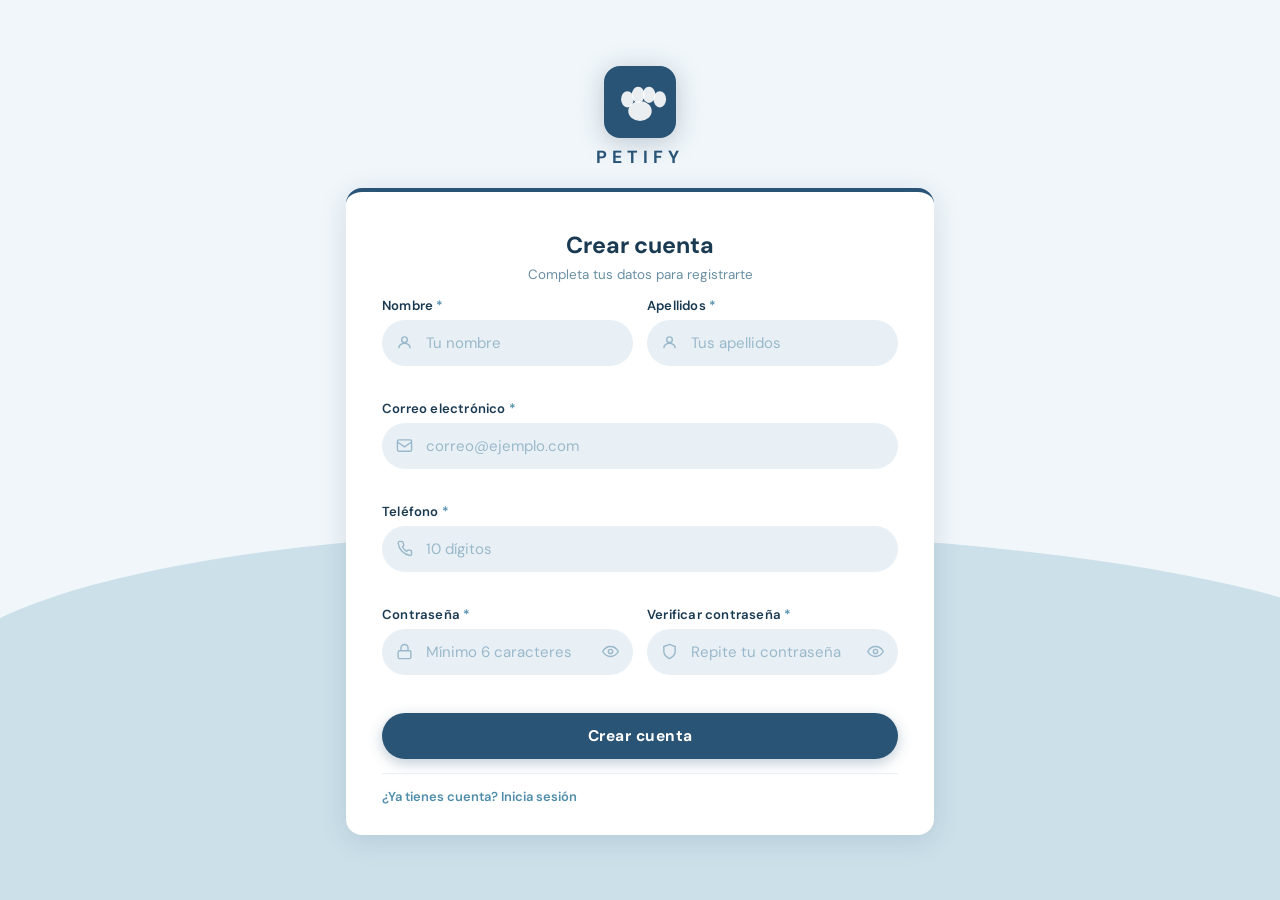
==== registroUsuario.html @ 256c0b46 "Initial commit" ====
<!DOCTYPE html>
<html lang="es">
<head>
  <meta charset="UTF-8" />
  <meta name="viewport" content="width=device-width, initial-scale=1.0"/>
  <title>Petify – Registro</title>
  <link rel="preconnect" href="https://fonts.googleapis.com">
  <link href="https://fonts.googleapis.com/css2?family=DM+Sans:wght@400;500;600;700&display=swap" rel="stylesheet">
  <link rel="stylesheet" href="style.css" />
</head>
<body>

  <div class="bg-wave"></div>

  <main class="wrapper wrapper--wide">

    <!-- Logo -->
    <div class="logo-block">
      <svg viewBox="0 0 80 80" xmlns="http://www.w3.org/2000/svg" class="logo-svg">
        <rect width="80" height="80" rx="18" fill="#2a5476"/>
        <ellipse cx="40" cy="50" rx="13" ry="11" fill="rgba(255,255,255,.9)"/>
        <ellipse cx="26" cy="37" rx="7"  ry="9"  fill="rgba(255,255,255,.9)"/>
        <ellipse cx="38" cy="32" rx="7"  ry="9"  fill="rgba(255,255,255,.9)"/>
        <ellipse cx="50" cy="32" rx="7"  ry="9"  fill="rgba(255,255,255,.9)"/>
        <ellipse cx="62" cy="37" rx="7"  ry="9"  fill="rgba(255,255,255,.9)"/>
      </svg>
      <span class="logo-name">PETIFY</span>
    </div>

    <!-- Card de registro -->
    <div class="card card--register">
      <h2 class="card-title">Crear cuenta</h2>
      <p class="card-sub">Completa tus datos para registrarte</p>

      <!-- Fila: Nombre + Apellidos -->
      <div class="form-row">
        <div class="form-group">
          <label for="nombre">Nombre <span class="required">*</span></label>
          <div class="input-wrap">
            <svg class="input-icon" viewBox="0 0 24 24" fill="none" stroke="currentColor" stroke-width="2">
              <circle cx="12" cy="8" r="4"/><path d="M4 20c0-4 3.6-7 8-7s8 3 8 7"/>
            </svg>
            <input type="text" id="nombre" name="nombre" placeholder="Tu nombre"/>
          </div>
          <span class="error-msg" id="err-nombre"></span>
        </div>

        <div class="form-group">
          <label for="apellidos">Apellidos <span class="required">*</span></label>
          <div class="input-wrap">
            <svg class="input-icon" viewBox="0 0 24 24" fill="none" stroke="currentColor" stroke-width="2">
              <circle cx="12" cy="8" r="4"/><path d="M4 20c0-4 3.6-7 8-7s8 3 8 7"/>
            </svg>
            <input type="text" id="apellidos" name="apellidos" placeholder="Tus apellidos"/>
          </div>
          <span class="error-msg" id="err-apellidos"></span>
        </div>
      </div>

      <!-- Correo -->
      <div class="form-group">
        <label for="correo">Correo electrónico <span class="required">*</span></label>
        <div class="input-wrap">
          <svg class="input-icon" viewBox="0 0 24 24" fill="none" stroke="currentColor" stroke-width="2">
            <rect x="2" y="4" width="20" height="16" rx="2"/>
            <path d="M2 7l10 7 10-7"/>
          </svg>
          <input type="email" id="correo" name="correo" placeholder="correo@ejemplo.com" autocomplete="email"/>
        </div>
        <span class="error-msg" id="err-correo"></span>
      </div>

      <!-- Teléfono -->
      <div class="form-group">
        <label for="telefono">Teléfono <span class="required">*</span></label>
        <div class="input-wrap">
          <svg class="input-icon" viewBox="0 0 24 24" fill="none" stroke="currentColor" stroke-width="2">
            <path d="M22 16.92v3a2 2 0 0 1-2.18 2A19.86 19.86 0 0 1 3.08 4.18 2 2 0 0 1 5.09 2h3a2 2 0 0 1 2 1.72c.13.96.36 1.9.7 2.81a2 2 0 0 1-.45 2.11L9.09 9.91a16 16 0 0 0 6 6l1.27-1.27a2 2 0 0 1 2.11-.45c.9.34 1.85.57 2.81.7A2 2 0 0 1 22 16.92z"/>
          </svg>
          <input type="tel" id="telefono" name="telefono" placeholder="10 dígitos" autocomplete="tel"/>
        </div>
        <span class="error-msg" id="err-telefono"></span>
      </div>

      <!-- Fila: Contraseña + Verificación -->
      <div class="form-row">
        <div class="form-group">
          <label for="password">Contraseña <span class="required">*</span></label>
          <div class="input-wrap">
            <svg class="input-icon" viewBox="0 0 24 24" fill="none" stroke="currentColor" stroke-width="2">
              <rect x="3" y="11" width="18" height="11" rx="2"/>
              <path d="M7 11V7a5 5 0 0 1 10 0v4"/>
            </svg>
            <input type="password" id="password" name="password" placeholder="Mínimo 6 caracteres"/>
            <button type="button" class="toggle-pass" data-target="password" aria-label="Mostrar contraseña">
              <!-- ojo abierto -->
              <svg class="eye-icon eye-open" viewBox="0 0 24 24" fill="none" stroke="currentColor" stroke-width="2">
                <path d="M1 12S5 5 12 5s11 7 11 7-4 7-11 7S1 12 1 12z"/>
                <circle cx="12" cy="12" r="3"/>
              </svg>
              <!-- ojo cerrado -->
              <svg class="eye-icon eye-closed" viewBox="0 0 24 24" fill="none" stroke="currentColor" stroke-width="2" style="display:none">
                <path d="M17.94 17.94A10.94 10.94 0 0 1 12 19C5 19 1 12 1 12a18.1 18.1 0 0 1 5.06-5.94M9.9 4.24A9.12 9.12 0 0 1 12 4c7 0 11 8 11 8a18.5 18.5 0 0 1-2.16 3.19M1 1l22 22"/>
              </svg>
            </button>
          </div>
          <span class="error-msg" id="err-password"></span>
        </div>

        <div class="form-group">
          <label for="confirm">Verificar contraseña <span class="required">*</span></label>
          <div class="input-wrap">
            <svg class="input-icon" viewBox="0 0 24 24" fill="none" stroke="currentColor" stroke-width="2">
              <path d="M12 22s8-4 8-10V5l-8-3-8 3v7c0 6 8 10 8 10z"/>
            </svg>
            <input type="password" id="confirm" name="confirm" placeholder="Repite tu contraseña"/>
            <button type="button" class="toggle-pass" data-target="confirm" aria-label="Mostrar contraseña">
              <svg class="eye-icon eye-open" viewBox="0 0 24 24" fill="none" stroke="currentColor" stroke-width="2">
                <path d="M1 12S5 5 12 5s11 7 11 7-4 7-11 7S1 12 1 12z"/>
                <circle cx="12" cy="12" r="3"/>
              </svg>
              <svg class="eye-icon eye-closed" viewBox="0 0 24 24" fill="none" stroke="currentColor" stroke-width="2" style="display:none">
                <path d="M17.94 17.94A10.94 10.94 0 0 1 12 19C5 19 1 12 1 12a18.1 18.1 0 0 1 5.06-5.94M9.9 4.24A9.12 9.12 0 0 1 12 4c7 0 11 8 11 8a18.5 18.5 0 0 1-2.16 3.19M1 1l22 22"/>
              </svg>
            </button>
          </div>
          <span class="error-msg" id="err-confirm"></span>
        </div>
      </div>

      <button class="btn-acceso" id="btn-register">Crear cuenta</button>

      <div class="links">
        <a href="index.html">¿Ya tienes cuenta? Inicia sesión</a>
      </div>
    </div>

  </main>

  <script src="registroUsuario.js"></script>
</body>
</html>
---- style.css ----
/* ===== Variables ===== */
:root {
  --blue-dark:   #1a3a52;
  --blue-mid:    #2a5476;
  --blue-light:  #3d6e8a;
  --blue-pale:   #e8f0f5;
  --blue-accent: #4f8daa;
  --wave:        #cce0ea;
  --white:       #ffffff;
  --text:        #1a3a52;
  --muted:       #6a8fa3;
  --error:       #c0392b;
  --radius-card: 16px;
  --radius-pill: 50px;
  --shadow:      0 6px 28px rgba(26, 58, 82, .13);
}

/* ===== Reset ===== */
*, *::before, *::after { box-sizing: border-box; margin: 0; padding: 0; }

body {
  font-family: 'DM Sans', sans-serif;
  background: #f0f6fa;
  min-height: 100vh;
  display: flex;
  align-items: center;
  justify-content: center;
  position: relative;
  overflow: hidden;
}

/* ===== Ola minimalista (del diseño 1, colores azul) ===== */
.bg-wave {
  position: fixed;
  bottom: -80px;
  left: -60px;
  width: 115vw;
  height: 50vh;
  background: var(--wave);
  border-radius: 55% 65% 0 0 / 40% 40% 0 0;
  z-index: 0;
}

/* ===== Wrapper centrado ===== */
.wrapper {
  position: relative;
  z-index: 1;
  display: flex;
  flex-direction: column;
  align-items: center;
  gap: 20px;
  width: 100%;
  max-width: 420px;
  padding: 24px 16px;
}

/* ===== Logo cuadrado ===== */
.logo-block {
  display: flex;
  flex-direction: column;
  align-items: center;
  gap: 8px;
}

.logo-svg {
  width: 72px;
  height: 72px;
  filter: drop-shadow(0 4px 12px rgba(26,58,82,.25));
}

.logo-name {
  font-size: 1.1rem;
  font-weight: 700;
  letter-spacing: 5px;
  color: var(--blue-mid);
  text-transform: uppercase;
}

/* ===== Card sencilla ===== */
.card {
  background: var(--white);
  border-radius: var(--radius-card);
  padding: 38px 36px 30px;
  width: 100%;
  box-shadow: var(--shadow);
  display: flex;
  flex-direction: column;
  gap: 16px;
  border-top: 4px solid var(--blue-mid);
}

.card-title {
  font-size: 1.45rem;
  font-weight: 700;
  color: var(--text);
  text-align: center;
}

.card-sub {
  font-size: .84rem;
  color: var(--muted);
  text-align: center;
  margin-top: -8px;
}

/* ===== Grupos ===== */
.form-group {
  display: flex;
  flex-direction: column;
  gap: 6px;
}

.form-group label {
  font-size: .82rem;
  font-weight: 600;
  color: var(--blue-dark);
  letter-spacing: .2px;
}

.required { color: var(--blue-accent); }

/* Input con icono */
.input-wrap {
  position: relative;
  display: flex;
  align-items: center;
}

.input-icon {
  position: absolute;
  left: 14px;
  width: 17px;
  height: 17px;
  color: var(--blue-pale);
  color: #9ab8cb;
  pointer-events: none;
}

.input-wrap input {
  width: 100%;
  background: var(--blue-pale);
  border: 2px solid transparent;
  border-radius: var(--radius-pill);
  padding: 11px 18px 11px 42px;
  font-family: 'DM Sans', sans-serif;
  font-size: .94rem;
  color: var(--text);
  outline: none;
  transition: border-color .2s, background .2s;
}

.input-wrap input::placeholder { color: #9ab8cb; }

.input-wrap input:focus {
  background: #fff;
  border-color: var(--blue-light);
}

.input-wrap input.invalid {
  border-color: var(--error);
  background: #fff5f5;
}

.select-input {
  width: 100%;
  background: var(--blue-pale);
  border: 2px solid transparent;
  border-radius: var(--radius-pill);
  padding: 11px 18px;
  font-family: 'DM Sans', sans-serif;
  font-size: .94rem;
  color: var(--text);
  outline: none;
  transition: border-color .2s, background .2s;
  cursor: pointer;
}

.select-input:focus {
  background: #fff;
  border-color: var(--blue-light);
}

/* ===== Error ===== */
.error-msg {
  font-size: .76rem;
  color: var(--error);
  min-height: 14px;
  padding-left: 8px;
  font-weight: 600;
}

/* ===== Remember ===== */
.remember {
  display: flex;
  align-items: center;
  gap: 8px;
}

.remember input[type="checkbox"] {
  accent-color: var(--blue-mid);
  width: 15px;
  height: 15px;
  cursor: pointer;
}

.remember label {
  font-size: .87rem;
  color: var(--muted);
  cursor: pointer;
}

/* ===== Botón ===== */
.btn-acceso {
  background: var(--blue-mid);
  color: var(--white);
  border: none;
  border-radius: var(--radius-pill);
  padding: 13px;
  font-family: 'DM Sans', sans-serif;
  font-size: .97rem;
  font-weight: 700;
  letter-spacing: .5px;
  cursor: pointer;
  transition: background .2s, transform .1s, box-shadow .2s;
  margin-top: 4px;
  box-shadow: 0 4px 14px rgba(42,84,118,.3);
}

.btn-acceso:hover {
  background: var(--blue-dark);
  box-shadow: 0 6px 18px rgba(42,84,118,.4);
}
.btn-acceso:active { transform: scale(.98); }

/* ===== Links ===== */
.links {
  display: flex;
  justify-content: space-between;
  flex-wrap: wrap;
  gap: 6px;
  padding-top: 14px;
  border-top: 1px solid var(--blue-pale);
}

.links a {
  font-size: .81rem;
  font-weight: 600;
  color: var(--blue-accent);
  text-decoration: none;
  transition: color .2s;
}

.links a:hover { color: var(--blue-dark); text-decoration: underline; }

/* ===== Responsive ===== */
@media (max-width: 480px) {
  .card { padding: 28px 20px 22px; }
}

/* Wrapper más ancho para el formulario de registro */
.wrapper--wide {
  max-width: 620px;
}

/* Card más espaciosa */
.card--register {
  gap: 14px;
}

/* Fila de dos columnas */
.form-row {
  display: grid;
  grid-template-columns: 1fr 1fr;
  gap: 14px;
}

/* Botón mostrar/ocultar contraseña */
.toggle-pass {
  position: absolute;
  right: 14px;
  background: none;
  border: none;
  cursor: pointer;
  padding: 0;
  display: flex;
  align-items: center;
  color: #9ab8cb;
  transition: color .2s;
}

.toggle-pass:hover { color: var(--blue-mid); }

.eye-icon {
  width: 17px;
  height: 17px;
}

/* Ajuste: cuando hay botón toggle, dar espacio a la derecha */
.input-wrap:has(.toggle-pass) input {
  padding-right: 42px;
}

/* Responsive: apilar columnas en móvil */
@media (max-width: 500px) {
  .form-row {
    grid-template-columns: 1fr;
  }
  .wrapper--wide {
    max-width: 420px;
  }
}

/* Navbar sin acciones — centrar brand */
.navbar {
  justify-content: flex-start;
  gap: 12px;
}

.nav-title {
  font-size: 1.25rem;
  letter-spacing: 6px;
}

/* Separador decorativo bajo el título de página */
.page__title::after {
  content: '';
  display: block;
  width: 48px;
  height: 3px;
  background: var(--blue-mid);
  border-radius: 4px;
  margin-top: 6px;
}

/* Tabla — filas alternas para mejor lectura */
.tabla tbody tr:nth-child(even) {
  background: #f8fbfd;
}

/* Botones de acción más compactos */
.btn-edit, .btn-del {
  border-radius: 6px;
  padding: 5px 14px;
  font-size: .78rem;
}

/* ===== Dashboard layout ===== */
body.dashboard {
  display: block;
  overflow: auto;
  background: #f0f6fa;
}

/* ===== Topbar ===== */
.topbar {
  display: flex;
  justify-content: space-between;
  align-items: center;
  padding: 1rem 2rem;
  background: var(--white);
  box-shadow: 0 2px 8px rgba(26,58,82,.1);
  position: sticky;
  top: 0;
  z-index: 10;
}

.topbar .logo {
  font-weight: 700;
  color: var(--blue-mid);
  font-size: 1.2rem;
  letter-spacing: 4px;
}

.topbar .btn-logout {
  background: var(--blue-mid);
  color: var(--white);
  padding: 0.45rem 1.1rem;
  border-radius: var(--radius-pill);
  text-decoration: none;
  font-size: .85rem;
  font-weight: 600;
  transition: background .2s;
}

.topbar .btn-logout:hover { background: var(--blue-dark); }

/* ===== Contenido principal ===== */
.main-content {
  max-width: 960px;
  margin: 2rem auto;
  padding: 0 1.5rem;
}

.page-welcome {
  font-size: 1.4rem;
  font-weight: 700;
  color: var(--text);
  margin-bottom: .3rem;
}

.page-welcome span { color: var(--blue-mid); }

.page-sub {
  color: var(--muted);
  font-size: .9rem;
  margin-bottom: 2rem;
}

/* ===== Grid de cards del dashboard ===== */
.dashboard-grid {
  display: grid;
  grid-template-columns: repeat(auto-fit, minmax(200px, 1fr));
  gap: 1.5rem;
}

.dash-card {
  background: var(--white);
  border-radius: var(--radius-card);
  border-top: 4px solid var(--blue-mid);
  padding: 1.5rem;
  text-decoration: none;
  color: var(--text);
  box-shadow: var(--shadow);
  transition: transform .2s, box-shadow .2s;
}

.dash-card:hover {
  transform: translateY(-4px);
  box-shadow: 0 10px 28px rgba(26,58,82,.15);
}

.dash-card h3 {
  font-size: 1rem;
  font-weight: 700;
  margin-bottom: .4rem;
  color: var(--blue-dark);
}

.dash-card p {
  font-size: .84rem;
  color: var(--muted);
  line-height: 1.4;
}

@media (max-width: 480px) {
  .dashboard-grid { grid-template-columns: 1fr; }
  .topbar { padding: .8rem 1rem; }
}

/* ===== Tabla ===== */
.tabla {
    width: 100%;
    border-collapse: collapse;
    background: var(--white);
    border-radius: var(--radius-card);
    overflow: hidden;
    box-shadow: var(--shadow);
    font-size: .9rem;
}

.tabla th {
    background: var(--blue-mid);
    color: var(--white);
    padding: .75rem 1rem;
    text-align: left;
    font-weight: 600;
}

.tabla td {
    padding: .7rem 1rem;
    border-bottom: 1px solid var(--blue-pale);
    color: var(--text);
}

.tabla tbody tr:last-child td { border-bottom: none; }

/* ===== Botón volver ===== */
.btn-back {
    display: inline-block;
    margin-bottom: 1rem;
    font-size: .85rem;
    font-weight: 600;
    color: var(--blue-mid);
    text-decoration: none;
}
.btn-back:hover { color: var(--blue-dark); }

/* ===== Botones editar/eliminar ===== */
.btn-edit {
    background: var(--blue-pale);
    color: var(--blue-mid);
    border: none;
    padding: .4rem .9rem;
    border-radius: 6px;
    font-size: .8rem;
    font-weight: 600;
    text-decoration: none;
    cursor: pointer;
    margin-right: .3rem;
}

.btn-del {
    background: #fde8e8;
    color: var(--error);
    border: none;
    padding: .4rem .9rem;
    border-radius: 6px;
    font-size: .8rem;
    font-weight: 600;
    text-decoration: none;
    cursor: pointer;
}

.btn-edit:hover { background: var(--blue-accent); color: var(--white); }
.btn-del:hover  { background: var(--error); color: var(--white); }

/* Nota: El código de la landing page se mantiene en este mismo archivo para evitar conflictos con el diseño del dashboard, 
que comparte algunos estilos base pero tiene una estructura diferente. Se podría separar en un archivo específico si el proyecto 
crece mucho, pero por ahora es más sencillo mantenerlo junto */

/* ===== Landing page ===== */
body.landing {
  font-family: 'Urbanist', sans-serif;
  min-height: 100vh;
  background: linear-gradient(135deg, #eef5ff, #cbe5ff);
  color: #1e293b;
  display: flex;
  flex-direction: column;
  justify-content: space-between;
  position: relative;
  overflow-x: hidden;
  align-items: unset;
  justify-content: unset;
}

body.landing::before {
  content: '';
  position: absolute;
  width: 100%;
  height: 100%;
  background: radial-gradient(circle, rgba(33,150,243,0.08) 1.5px, transparent 1.5px);
  background-size: 30px 30px;
  top: 0;
  left: 0;
  z-index: 0;
  animation: moveParticles 80s linear infinite;
  pointer-events: none;
}

@keyframes moveParticles {
  from { background-position: 0 0; }
  to   { background-position: 600px 600px; }
}

/* Navbar landing */
.landing-navbar {
  position: fixed;
  top: 0;
  left: 0;
  width: 100%;
  display: flex;
  justify-content: space-between;
  align-items: center;
  padding: 20px 8%;
  background: rgba(255,255,255,0.85);
  backdrop-filter: blur(10px);
  box-shadow: 0 2px 20px rgba(0,0,0,0.05);
  z-index: 10;
}

.landing-brand {
  font-size: 28px;
  font-weight: 800;
  color: #0077c2;
  text-decoration: none;
  letter-spacing: -0.5px;
}

.landing-nav-links {
  display: flex;
  gap: 35px;
  list-style: none;
}

.landing-nav-links a {
  text-decoration: none;
  color: #475569;
  font-weight: 600;
  font-size: 16px;
  transition: color 0.3s ease;
}

.landing-nav-links a:hover { color: #2196f3; }

.landing-auth {
  display: flex;
  gap: 15px;
  align-items: center;
}

.btn-landing {
  padding: 12px 26px;
  border-radius: 10px;
  font-size: 15px;
  font-weight: 700;
  cursor: pointer;
  transition: all 0.3s ease;
  text-decoration: none;
  display: inline-block;
  text-align: center;
}

.btn-landing-outline {
  background: transparent;
  color: #2196f3;
  border: 2px solid #2196f3;
}

.btn-landing-outline:hover {
  background: rgba(33,150,243,0.1);
  transform: translateY(-2px);
}

.btn-landing-solid {
  background: linear-gradient(90deg, #2196f3, #42a5f5);
  color: #fff;
  border: none;
  box-shadow: 0 4px 12px rgba(33,150,243,0.3);
}

.btn-landing-solid:hover {
  transform: translateY(-2px);
  box-shadow: 0 6px 20px rgba(33,150,243,0.4);
}

/* Hero */
.hero-container {
  max-width: 1200px;
  margin: 120px auto 40px auto;
  padding: 0 4%;
  display: flex;
  align-items: center;
  justify-content: space-between;
  gap: 50px;
  flex: 1;
  z-index: 1;
}

.hero-text {
  flex: 1;
  animation: fadeInUp 1.2s ease forwards;
}

.hero-text h1 {
  font-size: 48px;
  font-weight: 800;
  color: #0f172a;
  line-height: 1.2;
  margin-bottom: 20px;
}

.hero-text h1 span { color: #2196f3; }

.hero-text p {
  font-size: 18px;
  color: #64748b;
  line-height: 1.6;
  margin-bottom: 35px;
  max-width: 500px;
}

.hero-image {
  flex: 1;
  display: flex;
  justify-content: center;
  animation: logoFloat 3s ease-in-out infinite;
}

.hero-logo {
  width: 320px;
  height: 320px;
  background: url('imagenes/logo.png') no-repeat center center;
  background-size: contain;
  border-radius: 24px;
  filter: drop-shadow(0 15px 30px rgba(0,0,0,0.1));
}

/* Footer landing */
.landing-footer {
  background: #ffffff;
  padding: 30px 8%;
  display: flex;
  justify-content: space-between;
  align-items: center;
  border-top: 1px solid #e2e8f0;
  font-size: 14px;
  color: #94a3b8;
  z-index: 1;
}

.landing-footer-links {
  display: flex;
  gap: 20px;
}

.landing-footer-links a {
  color: #94a3b8;
  text-decoration: none;
  transition: color 0.3s ease;
}

.landing-footer-links a:hover { color: #64748b; }

/* Animaciones landing */
@keyframes logoFloat {
  0%, 100% { transform: translateY(0); }
  50%       { transform: translateY(-15px); }
}

@keyframes fadeInUp {
  from { opacity: 0; transform: translateY(20px); }
  to   { opacity: 1; transform: translateY(0); }
}

/* Responsive landing */
@media (max-width: 968px) {
  .landing-navbar { padding: 15px 4%; }
  .landing-nav-links { display: none; }
  .hero-container {
    flex-direction: column-reverse;
    text-align: center;
    margin-top: 100px;
    gap: 30px;
  }
  .hero-text p { margin: 0 auto 30px auto; }
  .hero-logo { width: 220px; height: 220px; }
  .hero-text h1 { font-size: 36px; }
  .landing-footer {
    flex-direction: column;
    gap: 15px;
    text-align: center;
  }
}
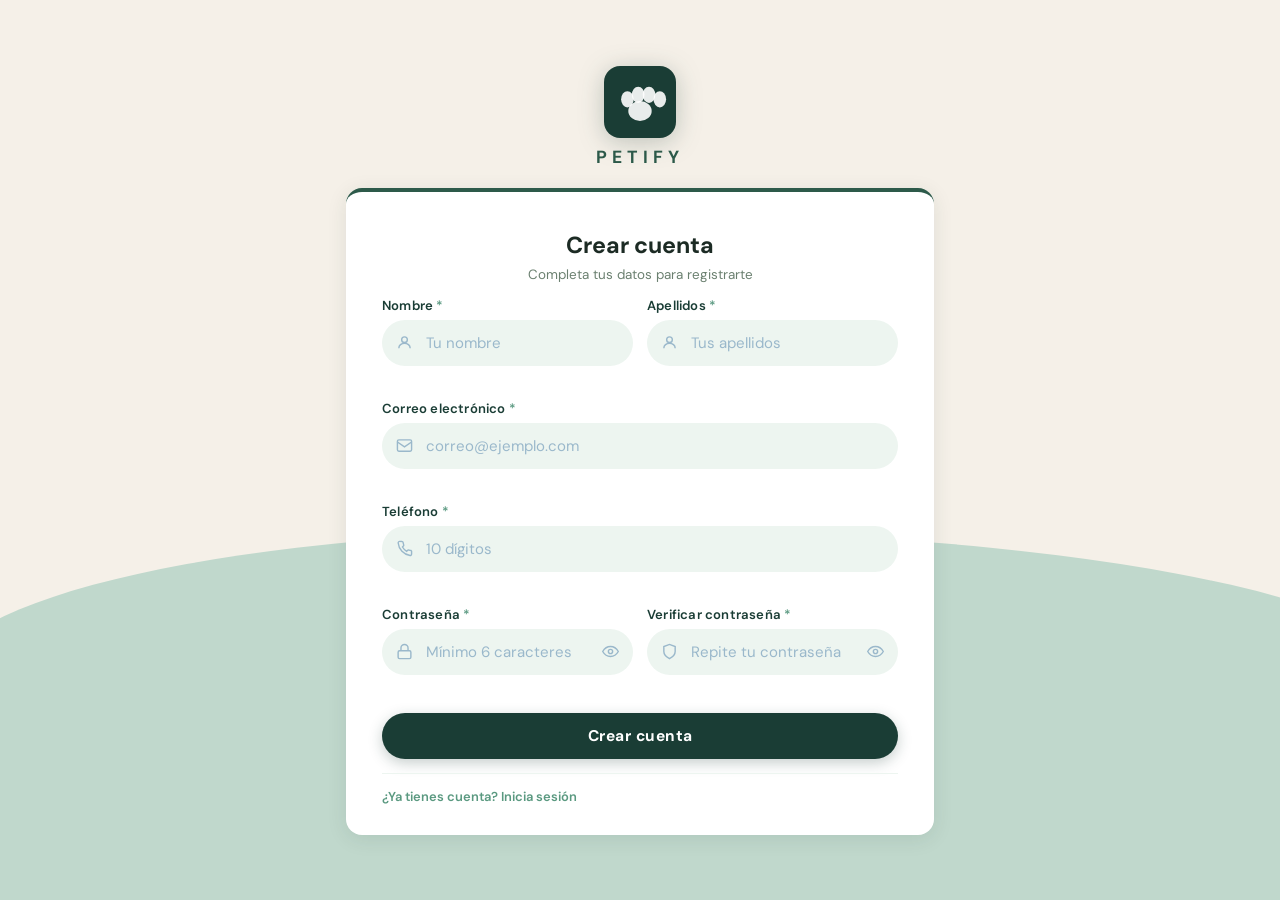
==== commit 03771212: "Cambios en la seguridad" ====
--- a/registroUsuario.html
+++ b/registroUsuario.html
@@ -15,9 +15,9 @@
   <main class="wrapper wrapper--wide">
 
     <!-- Logo -->
-    <div class="logo-block">
+    <div class="logo-block" style="width:100%;align-items:center;">
       <svg viewBox="0 0 80 80" xmlns="http://www.w3.org/2000/svg" class="logo-svg">
-        <rect width="80" height="80" rx="18" fill="#2a5476"/>
+        <rect width="80" height="80" rx="18" fill="#1a3d35"/>
         <ellipse cx="40" cy="50" rx="13" ry="11" fill="rgba(255,255,255,.9)"/>
         <ellipse cx="26" cy="37" rx="7"  ry="9"  fill="rgba(255,255,255,.9)"/>
         <ellipse cx="38" cy="32" rx="7"  ry="9"  fill="rgba(255,255,255,.9)"/>
@@ -131,7 +131,7 @@
       <button class="btn-acceso" id="btn-register">Crear cuenta</button>
 
       <div class="links">
-        <a href="index.html">¿Ya tienes cuenta? Inicia sesión</a>
+        <a href="login.jsp">¿Ya tienes cuenta? Inicia sesión</a>
       </div>
     </div>
 
--- a/style.css
+++ b/style.css
@@ -1,18 +1,29 @@
 /* ===== Variables ===== */
 :root {
-  --blue-dark:   #1a3a52;
-  --blue-mid:    #2a5476;
-  --blue-light:  #3d6e8a;
-  --blue-pale:   #e8f0f5;
-  --blue-accent: #4f8daa;
-  --wave:        #cce0ea;
+  --teal-dark:   #1a3d35;
+  --teal-mid:    #2d5a4a;
+  --teal-light:  #4a8c75;
+  --teal-pale:   #edf5f0;
+  --teal-accent: #5a9980;
+  --cream:       #f5f0e8;
+  --orange:      #c8521a;
+  --orange-dark: #a84315;
+  --gold:        #d4a843;
   --white:       #ffffff;
-  --text:        #1a3a52;
-  --muted:       #6a8fa3;
+  --text:        #1c2b24;
+  --muted:       #6b8070;
   --error:       #c0392b;
   --radius-card: 16px;
   --radius-pill: 50px;
-  --shadow:      0 6px 28px rgba(26, 58, 82, .13);
+  --shadow:      0 4px 20px rgba(26, 61, 53, .10);
+
+  /* Aliases para compatibilidad con JSPs existentes */
+  --blue-dark:   #1a3d35;
+  --blue-mid:    #2d5a4a;
+  --blue-light:  #4a8c75;
+  --blue-pale:   #edf5f0;
+  --blue-accent: #5a9980;
+  --wave:        #c0d8cc;
 }
 
 /* ===== Reset ===== */
@@ -20,7 +31,7 @@
 
 body {
   font-family: 'DM Sans', sans-serif;
-  background: #f0f6fa;
+  background: var(--cream);
   min-height: 100vh;
   display: flex;
   align-items: center;
@@ -29,7 +40,7 @@
   overflow: hidden;
 }
 
-/* ===== Ola minimalista (del diseño 1, colores azul) ===== */
+/* ===== Ola (fondo login) ===== */
 .bg-wave {
   position: fixed;
   bottom: -80px;
@@ -54,7 +65,7 @@
   padding: 24px 16px;
 }
 
-/* ===== Logo cuadrado ===== */
+/* ===== Logo ===== */
 .logo-block {
   display: flex;
   flex-direction: column;
@@ -65,18 +76,18 @@
 .logo-svg {
   width: 72px;
   height: 72px;
-  filter: drop-shadow(0 4px 12px rgba(26,58,82,.25));
+  filter: drop-shadow(0 4px 12px rgba(26,61,53,.25));
 }
 
 .logo-name {
   font-size: 1.1rem;
   font-weight: 700;
   letter-spacing: 5px;
-  color: var(--blue-mid);
+  color: var(--teal-mid);
   text-transform: uppercase;
 }
 
-/* ===== Card sencilla ===== */
+/* ===== Card ===== */
 .card {
   background: var(--white);
   border-radius: var(--radius-card);
@@ -86,7 +97,7 @@
   display: flex;
   flex-direction: column;
   gap: 16px;
-  border-top: 4px solid var(--blue-mid);
+  border-top: 4px solid var(--teal-mid);
 }
 
 .card-title {
@@ -103,7 +114,7 @@
   margin-top: -8px;
 }
 
-/* ===== Grupos ===== */
+/* ===== Grupos de formulario ===== */
 .form-group {
   display: flex;
   flex-direction: column;
@@ -113,13 +124,12 @@
 .form-group label {
   font-size: .82rem;
   font-weight: 600;
-  color: var(--blue-dark);
+  color: var(--teal-dark);
   letter-spacing: .2px;
 }
 
-.required { color: var(--blue-accent); }
-
-/* Input con icono */
+.required { color: var(--teal-accent); }
+
 .input-wrap {
   position: relative;
   display: flex;
@@ -131,14 +141,13 @@
   left: 14px;
   width: 17px;
   height: 17px;
-  color: var(--blue-pale);
   color: #9ab8cb;
   pointer-events: none;
 }
 
 .input-wrap input {
   width: 100%;
-  background: var(--blue-pale);
+  background: var(--teal-pale);
   border: 2px solid transparent;
   border-radius: var(--radius-pill);
   padding: 11px 18px 11px 42px;
@@ -153,7 +162,7 @@
 
 .input-wrap input:focus {
   background: #fff;
-  border-color: var(--blue-light);
+  border-color: var(--teal-light);
 }
 
 .input-wrap input.invalid {
@@ -163,7 +172,7 @@
 
 .select-input {
   width: 100%;
-  background: var(--blue-pale);
+  background: var(--teal-pale);
   border: 2px solid transparent;
   border-radius: var(--radius-pill);
   padding: 11px 18px;
@@ -177,7 +186,7 @@
 
 .select-input:focus {
   background: #fff;
-  border-color: var(--blue-light);
+  border-color: var(--teal-light);
 }
 
 /* ===== Error ===== */
@@ -197,7 +206,7 @@
 }
 
 .remember input[type="checkbox"] {
-  accent-color: var(--blue-mid);
+  accent-color: var(--teal-mid);
   width: 15px;
   height: 15px;
   cursor: pointer;
@@ -209,9 +218,9 @@
   cursor: pointer;
 }
 
-/* ===== Botón ===== */
+/* ===== Botón principal ===== */
 .btn-acceso {
-  background: var(--blue-mid);
+  background: var(--teal-dark);
   color: var(--white);
   border: none;
   border-radius: var(--radius-pill);
@@ -223,12 +232,12 @@
   cursor: pointer;
   transition: background .2s, transform .1s, box-shadow .2s;
   margin-top: 4px;
-  box-shadow: 0 4px 14px rgba(42,84,118,.3);
+  box-shadow: 0 4px 14px rgba(26,61,53,.25);
 }
 
 .btn-acceso:hover {
-  background: var(--blue-dark);
-  box-shadow: 0 6px 18px rgba(42,84,118,.4);
+  background: var(--teal-mid);
+  box-shadow: 0 6px 18px rgba(26,61,53,.3);
 }
 .btn-acceso:active { transform: scale(.98); }
 
@@ -239,42 +248,33 @@
   flex-wrap: wrap;
   gap: 6px;
   padding-top: 14px;
-  border-top: 1px solid var(--blue-pale);
+  border-top: 1px solid var(--teal-pale);
 }
 
 .links a {
   font-size: .81rem;
   font-weight: 600;
-  color: var(--blue-accent);
+  color: var(--teal-accent);
   text-decoration: none;
   transition: color .2s;
 }
 
-.links a:hover { color: var(--blue-dark); text-decoration: underline; }
-
-/* ===== Responsive ===== */
+.links a:hover { color: var(--teal-dark); text-decoration: underline; }
+
+/* ===== Responsive login ===== */
 @media (max-width: 480px) {
   .card { padding: 28px 20px 22px; }
 }
 
-/* Wrapper más ancho para el formulario de registro */
-.wrapper--wide {
-  max-width: 620px;
-}
-
-/* Card más espaciosa */
-.card--register {
-  gap: 14px;
-}
-
-/* Fila de dos columnas */
+.wrapper--wide { max-width: 620px; }
+.card--register { gap: 14px; }
+
 .form-row {
   display: grid;
   grid-template-columns: 1fr 1fr;
   gap: 14px;
 }
 
-/* Botón mostrar/ocultar contraseña */
 .toggle-pass {
   position: absolute;
   right: 14px;
@@ -288,297 +288,310 @@
   transition: color .2s;
 }
 
-.toggle-pass:hover { color: var(--blue-mid); }
-
-.eye-icon {
-  width: 17px;
-  height: 17px;
-}
-
-/* Ajuste: cuando hay botón toggle, dar espacio a la derecha */
-.input-wrap:has(.toggle-pass) input {
-  padding-right: 42px;
-}
-
-/* Responsive: apilar columnas en móvil */
+.toggle-pass:hover { color: var(--teal-mid); }
+
+.eye-icon { width: 17px; height: 17px; }
+
+.input-wrap:has(.toggle-pass) input { padding-right: 42px; }
+
 @media (max-width: 500px) {
-  .form-row {
-    grid-template-columns: 1fr;
-  }
-  .wrapper--wide {
-    max-width: 420px;
-  }
-}
-
-/* Navbar sin acciones — centrar brand */
-.navbar {
-  justify-content: flex-start;
-  gap: 12px;
-}
-
-.nav-title {
-  font-size: 1.25rem;
-  letter-spacing: 6px;
-}
-
-/* Separador decorativo bajo el título de página */
+  .form-row { grid-template-columns: 1fr; }
+  .wrapper--wide { max-width: 420px; }
+}
+
 .page__title::after {
   content: '';
   display: block;
   width: 48px;
   height: 3px;
-  background: var(--blue-mid);
+  background: var(--teal-mid);
   border-radius: 4px;
   margin-top: 6px;
 }
 
-/* Tabla — filas alternas para mejor lectura */
-.tabla tbody tr:nth-child(even) {
-  background: #f8fbfd;
-}
-
-/* Botones de acción más compactos */
+/* =====================================================
+   DASHBOARD
+   ===================================================== */
+
+body.dashboard {
+  display: block;
+  overflow: auto;
+  background: var(--cream);
+}
+
+/* ----- Topbar ----- */
+.topbar {
+  display: flex;
+  justify-content: space-between;
+  align-items: center;
+  padding: 1rem 2rem;
+  background: var(--white);
+  box-shadow: 0 1px 0 rgba(26,61,53,.08), 0 2px 12px rgba(26,61,53,.06);
+  position: sticky;
+  top: 0;
+  z-index: 10;
+}
+
+.topbar .logo {
+  font-weight: 800;
+  color: var(--teal-dark);
+  font-size: 1.2rem;
+  letter-spacing: 4px;
+}
+
+.topbar a.logo {
+  text-decoration: none;
+  color: var(--teal-dark);
+  transition: opacity .18s;
+}
+.topbar a.logo:hover { opacity: .7; }
+
+.topbar .user-welcome {
+  font-size: .88rem;
+  color: var(--muted);
+  font-weight: 500;
+  flex: 1;
+  text-align: center;
+}
+
+.topbar .btn-logout {
+  background: var(--teal-dark);
+  color: var(--white);
+  padding: 0.45rem 1.1rem;
+  border-radius: var(--radius-pill);
+  text-decoration: none;
+  font-size: .85rem;
+  font-weight: 600;
+  transition: background .2s;
+}
+
+.topbar .btn-logout:hover { background: var(--teal-mid); }
+
+/* ----- Contenido ----- */
+.main-content {
+  max-width: 960px;
+  margin: 2rem auto;
+  padding: 0 1.5rem;
+}
+
+.page-welcome {
+  font-size: 1.4rem;
+  font-weight: 700;
+  color: var(--text);
+  margin-bottom: .3rem;
+}
+
+.page-welcome span { color: var(--teal-mid); }
+
+.page-sub {
+  color: var(--muted);
+  font-size: .9rem;
+  margin-bottom: 2rem;
+}
+
+/* ----- Grid de cards ----- */
+.dashboard-grid {
+  display: grid;
+  grid-template-columns: repeat(auto-fit, minmax(200px, 1fr));
+  gap: 1.5rem;
+}
+
+.dash-card {
+  background: var(--white);
+  border-radius: var(--radius-card);
+  border-top: 4px solid var(--teal-mid);
+  padding: 1.5rem;
+  text-decoration: none;
+  color: var(--text);
+  box-shadow: var(--shadow);
+  transition: transform .2s, box-shadow .2s;
+}
+
+.dash-card:hover {
+  transform: translateY(-4px);
+  box-shadow: 0 10px 28px rgba(26,61,53,.15);
+}
+
+.dash-card h3 {
+  font-size: 1rem;
+  font-weight: 700;
+  margin-bottom: .4rem;
+  color: var(--teal-dark);
+}
+
+.dash-card p {
+  font-size: .84rem;
+  color: var(--muted);
+  line-height: 1.4;
+}
+
+@media (max-width: 480px) {
+  .dashboard-grid { grid-template-columns: 1fr; }
+  .topbar { padding: .8rem 1rem; }
+}
+
+/* ----- Tabla ----- */
+.tabla {
+  width: 100%;
+  border-collapse: collapse;
+  background: var(--white);
+  border-radius: var(--radius-card);
+  overflow: hidden;
+  box-shadow: var(--shadow);
+  font-size: .9rem;
+}
+
+.tabla th {
+  background: var(--teal-dark);
+  color: var(--white);
+  padding: .75rem 1rem;
+  text-align: left;
+  font-weight: 600;
+}
+
+.tabla td {
+  padding: .7rem 1rem;
+  border-bottom: 1px solid var(--teal-pale);
+  color: var(--text);
+}
+
+.tabla tbody tr:nth-child(even) { background: #f5fbf7; }
+.tabla tbody tr:last-child td   { border-bottom: none; }
+
+/* ----- Botón volver ----- */
+.btn-back {
+  display: inline-block;
+  margin-bottom: 1rem;
+  font-size: .85rem;
+  font-weight: 600;
+  color: var(--teal-mid);
+  text-decoration: none;
+  transition: color .15s;
+}
+.btn-back:hover { color: var(--teal-dark); }
+
+/* ----- Botones editar / eliminar ----- */
 .btn-edit, .btn-del {
   border-radius: 6px;
   padding: 5px 14px;
   font-size: .78rem;
 }
 
-/* ===== Dashboard layout ===== */
-body.dashboard {
-  display: block;
-  overflow: auto;
-  background: #f0f6fa;
-}
-
-/* ===== Topbar ===== */
-.topbar {
-  display: flex;
-  justify-content: space-between;
-  align-items: center;
-  padding: 1rem 2rem;
+.btn-edit {
+  background: var(--teal-pale);
+  color: var(--teal-mid);
+  border: none;
+  padding: .4rem .9rem;
+  border-radius: 6px;
+  font-size: .8rem;
+  font-weight: 600;
+  text-decoration: none;
+  cursor: pointer;
+  margin-right: .3rem;
+  transition: background .15s, color .15s;
+}
+
+.btn-del {
+  background: #fde8e8;
+  color: var(--error);
+  border: none;
+  padding: .4rem .9rem;
+  border-radius: 6px;
+  font-size: .8rem;
+  font-weight: 600;
+  text-decoration: none;
+  cursor: pointer;
+  transition: background .15s, color .15s;
+}
+
+.btn-edit:hover { background: var(--teal-accent); color: var(--white); }
+.btn-del:hover  { background: var(--error); color: var(--white); }
+
+/* ----- Hora buttons (citas) ----- */
+.btn-hora {
+  padding: .45rem 1rem;
+  border-radius: 8px;
+  border: 2px solid var(--teal-pale);
   background: var(--white);
-  box-shadow: 0 2px 8px rgba(26,58,82,.1);
-  position: sticky;
-  top: 0;
-  z-index: 10;
-}
-
-.topbar .logo {
-  font-weight: 700;
-  color: var(--blue-mid);
-  font-size: 1.2rem;
-  letter-spacing: 4px;
-}
-
-.topbar .btn-logout {
-  background: var(--blue-mid);
+  color: var(--text);
+  font-family: 'DM Sans', sans-serif;
+  font-size: .9rem;
+  font-weight: 600;
+  cursor: pointer;
+  transition: border-color .15s, background .15s, color .15s;
+}
+
+.btn-hora:hover:not(:disabled) {
+  border-color: var(--teal-mid);
+  background: var(--teal-pale);
+}
+
+.btn-hora.selected-hour {
+  background: var(--teal-dark);
+  border-color: var(--teal-dark);
   color: var(--white);
-  padding: 0.45rem 1.1rem;
-  border-radius: var(--radius-pill);
-  text-decoration: none;
-  font-size: .85rem;
-  font-weight: 600;
-  transition: background .2s;
-}
-
-.topbar .btn-logout:hover { background: var(--blue-dark); }
-
-/* ===== Contenido principal ===== */
-.main-content {
-  max-width: 960px;
-  margin: 2rem auto;
-  padding: 0 1.5rem;
-}
-
-.page-welcome {
-  font-size: 1.4rem;
-  font-weight: 700;
-  color: var(--text);
-  margin-bottom: .3rem;
-}
-
-.page-welcome span { color: var(--blue-mid); }
-
-.page-sub {
-  color: var(--muted);
-  font-size: .9rem;
-  margin-bottom: 2rem;
-}
-
-/* ===== Grid de cards del dashboard ===== */
-.dashboard-grid {
-  display: grid;
-  grid-template-columns: repeat(auto-fit, minmax(200px, 1fr));
-  gap: 1.5rem;
-}
-
-.dash-card {
-  background: var(--white);
-  border-radius: var(--radius-card);
-  border-top: 4px solid var(--blue-mid);
-  padding: 1.5rem;
-  text-decoration: none;
-  color: var(--text);
-  box-shadow: var(--shadow);
-  transition: transform .2s, box-shadow .2s;
-}
-
-.dash-card:hover {
-  transform: translateY(-4px);
-  box-shadow: 0 10px 28px rgba(26,58,82,.15);
-}
-
-.dash-card h3 {
-  font-size: 1rem;
-  font-weight: 700;
-  margin-bottom: .4rem;
-  color: var(--blue-dark);
-}
-
-.dash-card p {
-  font-size: .84rem;
-  color: var(--muted);
-  line-height: 1.4;
-}
-
-@media (max-width: 480px) {
-  .dashboard-grid { grid-template-columns: 1fr; }
-  .topbar { padding: .8rem 1rem; }
-}
-
-/* ===== Tabla ===== */
-.tabla {
-    width: 100%;
-    border-collapse: collapse;
-    background: var(--white);
-    border-radius: var(--radius-card);
-    overflow: hidden;
-    box-shadow: var(--shadow);
-    font-size: .9rem;
-}
-
-.tabla th {
-    background: var(--blue-mid);
-    color: var(--white);
-    padding: .75rem 1rem;
-    text-align: left;
-    font-weight: 600;
-}
-
-.tabla td {
-    padding: .7rem 1rem;
-    border-bottom: 1px solid var(--blue-pale);
-    color: var(--text);
-}
-
-.tabla tbody tr:last-child td { border-bottom: none; }
-
-/* ===== Botón volver ===== */
-.btn-back {
-    display: inline-block;
-    margin-bottom: 1rem;
-    font-size: .85rem;
-    font-weight: 600;
-    color: var(--blue-mid);
-    text-decoration: none;
-}
-.btn-back:hover { color: var(--blue-dark); }
-
-/* ===== Botones editar/eliminar ===== */
-.btn-edit {
-    background: var(--blue-pale);
-    color: var(--blue-mid);
-    border: none;
-    padding: .4rem .9rem;
-    border-radius: 6px;
-    font-size: .8rem;
-    font-weight: 600;
-    text-decoration: none;
-    cursor: pointer;
-    margin-right: .3rem;
-}
-
-.btn-del {
-    background: #fde8e8;
-    color: var(--error);
-    border: none;
-    padding: .4rem .9rem;
-    border-radius: 6px;
-    font-size: .8rem;
-    font-weight: 600;
-    text-decoration: none;
-    cursor: pointer;
-}
-
-.btn-edit:hover { background: var(--blue-accent); color: var(--white); }
-.btn-del:hover  { background: var(--error); color: var(--white); }
-
-/* Nota: El código de la landing page se mantiene en este mismo archivo para evitar conflictos con el diseño del dashboard, 
-que comparte algunos estilos base pero tiene una estructura diferente. Se podría separar en un archivo específico si el proyecto 
-crece mucho, pero por ahora es más sencillo mantenerlo junto */
-
-/* ===== Landing page ===== */
+}
+
+.btn-hora.ocupado {
+  background: #fde8e8;
+  border-color: #f5c0c0;
+  color: #b0a0a0;
+  cursor: not-allowed;
+  text-decoration: line-through;
+}
+
+/* =====================================================
+   LANDING PAGE
+   ===================================================== */
+
 body.landing {
   font-family: 'Urbanist', sans-serif;
+  background: var(--cream);
+  color: var(--text);
+  display: flex;
+  flex-direction: column;
   min-height: 100vh;
-  background: linear-gradient(135deg, #eef5ff, #cbe5ff);
-  color: #1e293b;
-  display: flex;
-  flex-direction: column;
-  justify-content: space-between;
-  position: relative;
   overflow-x: hidden;
+  overflow-y: auto;
   align-items: unset;
   justify-content: unset;
 }
 
-body.landing::before {
-  content: '';
-  position: absolute;
-  width: 100%;
-  height: 100%;
-  background: radial-gradient(circle, rgba(33,150,243,0.08) 1.5px, transparent 1.5px);
-  background-size: 30px 30px;
-  top: 0;
-  left: 0;
-  z-index: 0;
-  animation: moveParticles 80s linear infinite;
-  pointer-events: none;
-}
-
-@keyframes moveParticles {
-  from { background-position: 0 0; }
-  to   { background-position: 600px 600px; }
-}
-
-/* Navbar landing */
+/* ----- Navbar ----- */
 .landing-navbar {
   position: fixed;
-  top: 0;
-  left: 0;
+  top: 0; left: 0;
   width: 100%;
   display: flex;
   justify-content: space-between;
   align-items: center;
-  padding: 20px 8%;
-  background: rgba(255,255,255,0.85);
-  backdrop-filter: blur(10px);
-  box-shadow: 0 2px 20px rgba(0,0,0,0.05);
-  z-index: 10;
+  padding: 18px 8%;
+  background: rgba(255,255,255,0.92);
+  backdrop-filter: blur(12px);
+  box-shadow: 0 1px 0 rgba(26,61,53,.08);
+  z-index: 100;
 }
 
 .landing-brand {
-  font-size: 28px;
+  display: flex;
+  align-items: center;
+  gap: 10px;
+  font-size: 22px;
   font-weight: 800;
-  color: #0077c2;
-  text-decoration: none;
-  letter-spacing: -0.5px;
+  color: var(--teal-dark);
+  text-decoration: none;
+  letter-spacing: -0.3px;
+}
+
+.landing-brand svg {
+  width: 32px;
+  height: 32px;
+  color: var(--teal-mid);
 }
 
 .landing-nav-links {
   display: flex;
-  gap: 35px;
+  gap: 32px;
   list-style: none;
 }
 
@@ -586,158 +599,614 @@
   text-decoration: none;
   color: #475569;
   font-weight: 600;
-  font-size: 16px;
-  transition: color 0.3s ease;
-}
-
-.landing-nav-links a:hover { color: #2196f3; }
-
-.landing-auth {
-  display: flex;
-  gap: 15px;
-  align-items: center;
-}
-
-.btn-landing {
-  padding: 12px 26px;
+  font-size: 15px;
+  transition: color .2s;
+}
+.landing-nav-links a:hover { color: var(--teal-dark); }
+
+.landing-auth { display: flex; gap: 12px; align-items: center; }
+
+.btn-ln-outline {
+  padding: 10px 22px;
   border-radius: 10px;
-  font-size: 15px;
-  font-weight: 700;
-  cursor: pointer;
-  transition: all 0.3s ease;
-  text-decoration: none;
+  font-size: 14px;
+  font-weight: 700;
+  border: 2px solid var(--teal-dark);
+  color: var(--teal-dark);
+  background: transparent;
+  text-decoration: none;
+  transition: all .2s;
   display: inline-block;
-  text-align: center;
-}
-
-.btn-landing-outline {
-  background: transparent;
-  color: #2196f3;
-  border: 2px solid #2196f3;
-}
-
-.btn-landing-outline:hover {
-  background: rgba(33,150,243,0.1);
-  transform: translateY(-2px);
-}
-
-.btn-landing-solid {
-  background: linear-gradient(90deg, #2196f3, #42a5f5);
+}
+.btn-ln-outline:hover { background: var(--teal-dark); color: #fff; }
+
+.btn-ln-solid {
+  padding: 10px 22px;
+  border-radius: 10px;
+  font-size: 14px;
+  font-weight: 700;
+  background: var(--teal-dark);
   color: #fff;
   border: none;
-  box-shadow: 0 4px 12px rgba(33,150,243,0.3);
-}
-
-.btn-landing-solid:hover {
-  transform: translateY(-2px);
-  box-shadow: 0 6px 20px rgba(33,150,243,0.4);
-}
-
-/* Hero */
-.hero-container {
+  text-decoration: none;
+  transition: background .2s;
+  display: inline-block;
+}
+.btn-ln-solid:hover { background: var(--teal-mid); }
+
+.btn-orange {
+  display: inline-flex;
+  align-items: center;
+  gap: 6px;
+  padding: 14px 28px;
+  border-radius: 50px;
+  font-size: 16px;
+  font-weight: 700;
+  background: var(--orange);
+  color: #fff;
+  text-decoration: none;
+  transition: background .2s, transform .15s;
+  box-shadow: 0 4px 14px rgba(200,82,26,.3);
+}
+.btn-orange:hover { background: var(--orange-dark); transform: translateY(-2px); }
+
+/* ----- Hero ----- */
+.l-hero {
   max-width: 1200px;
-  margin: 120px auto 40px auto;
-  padding: 0 4%;
-  display: flex;
-  align-items: center;
+  margin: 0 auto;
+  padding: 140px 6% 90px;
+  display: flex;
+  align-items: center;
+  gap: 60px;
+}
+
+.l-hero__text { flex: 1; }
+
+.l-tag {
+  display: inline-block;
+  font-size: 11px;
+  font-weight: 700;
+  letter-spacing: 1.5px;
+  color: var(--teal-mid);
+  border: 1.5px solid var(--teal-mid);
+  padding: 5px 14px;
+  border-radius: 50px;
+  margin-bottom: 24px;
+}
+
+.l-hero__text h1 {
+  font-size: 54px;
+  font-weight: 800;
+  line-height: 1.15;
+  color: #0f1f17;
+  margin-bottom: 20px;
+}
+
+.l-hero__text h1 span {
+  color: var(--teal-mid);
+  text-decoration: underline;
+  text-underline-offset: 6px;
+  text-decoration-color: var(--orange);
+  text-decoration-thickness: 3px;
+}
+
+.l-hero__text > p {
+  font-size: 17px;
+  color: var(--muted);
+  line-height: 1.65;
+  max-width: 480px;
+  margin-bottom: 36px;
+}
+
+.l-hero__cta {
+  display: flex;
+  align-items: center;
+  gap: 20px;
+  flex-wrap: wrap;
+}
+
+.l-hero__note {
+  font-size: 13px;
+  color: var(--muted);
+  font-weight: 500;
+}
+
+.l-hero__visual {
+  flex: 1;
+  display: flex;
+  justify-content: center;
+}
+
+/* ----- Mockup tarjeta ----- */
+.l-mockup {
+  background: #fff;
+  border-radius: 20px;
+  box-shadow: 0 20px 60px rgba(26,61,53,.15);
+  padding: 20px;
+  width: 100%;
+  max-width: 400px;
+  position: relative;
+}
+
+.l-mockup__label {
+  position: absolute;
+  top: -14px;
+  right: 24px;
+  background: var(--teal-mid);
+  color: #fff;
+  font-size: 11px;
+  font-weight: 700;
+  padding: 4px 14px;
+  border-radius: 50px;
+}
+
+.l-mockup__card {
+  background: var(--cream);
+  border-radius: 14px;
+  padding: 18px;
+  margin-bottom: 12px;
+}
+
+.l-mockup__card h3 {
+  font-size: 15px;
+  font-weight: 700;
+  color: var(--teal-dark);
+  margin-bottom: 4px;
+}
+
+.l-mockup__card > p {
+  font-size: 12px;
+  color: var(--muted);
+  margin-bottom: 14px;
+}
+
+.l-pet-row {
+  display: flex;
+  align-items: center;
+  gap: 12px;
+  background: #fff;
+  border-radius: 10px;
+  padding: 10px 12px;
+  margin-bottom: 8px;
+}
+.l-pet-row:last-child { margin-bottom: 0; }
+
+.l-pet-icon {
+  width: 32px;
+  height: 32px;
+  border-radius: 50%;
+  background: var(--teal-pale);
+  flex-shrink: 0;
+  display: flex;
+  align-items: center;
+  justify-content: center;
+  color: var(--teal-mid);
+}
+
+.l-pet-icon svg { width: 16px; height: 16px; }
+
+.l-pet-row > div:not(.l-pet-icon) {
+  flex: 1;
+  display: flex;
+  flex-direction: column;
+}
+
+.l-pet-row strong { font-size: 13px; color: var(--text); font-weight: 600; }
+.l-pet-row small  { font-size: 11px; color: var(--muted); }
+
+.l-badge {
+  font-size: 11px;
+  font-weight: 700;
+  padding: 3px 10px;
+  border-radius: 50px;
+  white-space: nowrap;
+}
+
+.l-badge--green { background: #e0f2e9; color: #1a7a45; }
+.l-badge--gold  { background: #fef3e0; color: #a07010; }
+
+.l-store-tag {
+  background: #fff;
+  border-radius: 12px;
+  padding: 10px 14px;
+  font-size: 13px;
+  font-weight: 600;
+  color: var(--teal-dark);
+  box-shadow: 0 2px 8px rgba(26,61,53,.08);
+  display: flex;
+  align-items: center;
+  gap: 8px;
+}
+
+.l-store-tag svg { color: var(--teal-mid); flex-shrink: 0; }
+
+/* ----- Stats ----- */
+.l-stats {
+  background: var(--teal-dark);
+  padding: 48px 8%;
+  display: flex;
+  justify-content: center;
+  align-items: center;
+  flex-wrap: wrap;
+}
+
+.l-stat {
+  display: flex;
+  flex-direction: column;
+  align-items: center;
+  gap: 6px;
+  padding: 0 60px;
+}
+
+.l-stat__num {
+  font-family: 'Urbanist', sans-serif;
+  font-size: 42px;
+  font-weight: 800;
+  color: var(--gold);
+}
+
+.l-stat__label {
+  font-size: 11px;
+  font-weight: 700;
+  letter-spacing: 1.5px;
+  color: rgba(255,255,255,0.65);
+  text-transform: uppercase;
+}
+
+.l-stat-sep {
+  width: 1px;
+  height: 60px;
+  background: rgba(255,255,255,0.15);
+}
+
+/* ----- Services ----- */
+.l-services {
+  padding: 90px 8%;
+  max-width: 1200px;
+  margin: 0 auto;
+  width: 100%;
+}
+
+.l-section-label {
+  font-size: 11px;
+  font-weight: 700;
+  letter-spacing: 2px;
+  color: var(--teal-mid);
+  margin-bottom: 12px;
+  text-transform: uppercase;
+}
+
+.l-services h2,
+.l-cta h2 {
+  font-size: 36px;
+  font-weight: 800;
+  color: #0f1f17;
+  margin-bottom: 10px;
+  line-height: 1.2;
+}
+
+.l-how h2 {
+  font-size: 44px;
+  font-weight: 800;
+  color: #0f1f17;
+  margin-bottom: 10px;
+  line-height: 1.2;
+}
+
+.l-section-sub {
+  font-size: 16px;
+  color: var(--muted);
+  max-width: 520px;
+  line-height: 1.65;
+  margin-bottom: 48px;
+}
+
+.l-services-grid {
+  display: grid;
+  grid-template-columns: repeat(3, 1fr);
+  gap: 24px;
+}
+
+.l-service-card {
+  background: #fff;
+  border-radius: 18px;
+  padding: 28px 24px;
+  box-shadow: 0 2px 16px rgba(26,61,53,.07);
+  transition: transform .2s, box-shadow .2s;
+}
+
+.l-service-card:hover {
+  transform: translateY(-4px);
+  box-shadow: 0 8px 28px rgba(26,61,53,.12);
+}
+
+.l-service-icon {
+  width: 44px;
+  height: 44px;
+  border-radius: 12px;
+  background: var(--teal-pale);
+  margin-bottom: 16px;
+  display: flex;
+  align-items: center;
+  justify-content: center;
+  color: var(--teal-mid);
+}
+
+.l-service-icon svg { width: 22px; height: 22px; }
+
+.l-service-card h3 {
+  font-size: 16px;
+  font-weight: 700;
+  color: var(--teal-dark);
+  margin-bottom: 8px;
+}
+
+.l-service-card p {
+  font-size: 14px;
+  color: var(--muted);
+  line-height: 1.55;
+}
+
+/* ----- How it works ----- */
+.l-how {
+  padding: 90px 8%;
+  display: flex;
+  max-width: 1200px;
+  margin: 0 auto;
+  width: 100%;
+  gap: 80px;
+  align-items: center;
+}
+
+.l-how__content { flex: 1; }
+.l-how__visual  { flex: 1; display: flex; justify-content: center; }
+
+.l-steps { margin-top: 36px; display: flex; flex-direction: column; gap: 28px; }
+
+.l-step {
+  display: flex;
+  align-items: flex-start;
+  gap: 18px;
+}
+
+.l-step__num {
+  width: 36px;
+  height: 36px;
+  border-radius: 10px;
+  background: var(--teal-dark);
+  color: #fff;
+  display: flex;
+  align-items: center;
+  justify-content: center;
+  font-weight: 800;
+  font-size: 16px;
+  flex-shrink: 0;
+}
+
+.l-step strong {
+  display: block;
+  font-size: 15px;
+  font-weight: 700;
+  color: var(--text);
+  margin-bottom: 4px;
+}
+
+.l-step p {
+  font-size: 14px;
+  color: var(--muted);
+  line-height: 1.55;
+  margin: 0;
+}
+
+/* ----- Mockup "cómo funciona" ----- */
+.l-mockup--how {
+  max-width: 380px;
+  padding: 0;
+  overflow: hidden;
+}
+
+.l-mock-bar {
+  background: var(--teal-dark);
+  padding: 12px 16px;
+  display: flex;
+  align-items: center;
+  gap: 6px;
+}
+
+.l-dot {
+  width: 10px;
+  height: 10px;
+  border-radius: 50%;
+}
+.l-dot--r { background: #ff5f57; }
+.l-dot--y { background: #ffbd2e; }
+.l-dot--g { background: #28c840; }
+
+.l-mock-url {
+  font-size: 11px;
+  color: rgba(255,255,255,0.55);
+  margin-left: 8px;
+  font-family: monospace;
+}
+
+.l-mock-body { padding: 20px; background: #fff; }
+
+.l-mock-welcome {
+  font-size: 15px;
+  font-weight: 700;
+  color: var(--text);
+  margin-bottom: 4px;
+}
+
+.l-mock-sub {
+  font-size: 12px;
+  color: var(--muted);
+  margin-bottom: 16px;
+}
+
+.l-mock-grid {
+  display: grid;
+  grid-template-columns: 1fr 1fr;
+  gap: 10px;
+}
+
+.l-mock-item {
+  background: var(--cream);
+  border-radius: 10px;
+  padding: 12px;
+  font-size: 13px;
+  font-weight: 600;
+  color: var(--teal-dark);
+  display: flex;
+  flex-direction: column;
+  gap: 4px;
+}
+
+.l-mock-item svg { color: var(--teal-mid); margin-bottom: 4px; }
+
+.l-mock-item small {
+  font-size: 11px;
+  font-weight: 400;
+  color: var(--muted);
+}
+
+/* ----- CTA ----- */
+.l-cta {
+  background: var(--teal-dark);
+  padding: 90px 8%;
+  text-align: center;
+}
+
+.l-cta h2 { color: #fff; margin-bottom: 12px; }
+
+.l-cta > p {
+  font-size: 16px;
+  color: rgba(255,255,255,0.7);
+  margin-bottom: 36px;
+}
+
+.l-cta__btns {
+  display: flex;
+  gap: 16px;
+  justify-content: center;
+  flex-wrap: wrap;
+}
+
+.btn-ln-solid-light {
+  padding: 14px 32px;
+  border-radius: 50px;
+  font-size: 15px;
+  font-weight: 700;
+  background: #fff;
+  color: var(--teal-dark);
+  border: none;
+  text-decoration: none;
+  transition: background .2s;
+  display: inline-block;
+}
+.btn-ln-solid-light:hover { background: var(--cream); }
+
+.btn-ln-outline-light {
+  padding: 14px 32px;
+  border-radius: 50px;
+  font-size: 15px;
+  font-weight: 700;
+  background: transparent;
+  color: #fff;
+  border: 2px solid rgba(255,255,255,0.45);
+  text-decoration: none;
+  transition: border-color .2s, background .2s;
+  display: inline-block;
+}
+.btn-ln-outline-light:hover { border-color: #fff; background: rgba(255,255,255,0.08); }
+
+/* ----- Footer ----- */
+.l-footer {
+  background: #0f1f17;
+  padding: 32px 8%;
+  display: flex;
   justify-content: space-between;
-  gap: 50px;
-  flex: 1;
-  z-index: 1;
-}
-
-.hero-text {
-  flex: 1;
-  animation: fadeInUp 1.2s ease forwards;
-}
-
-.hero-text h1 {
-  font-size: 48px;
+  align-items: center;
+  flex-wrap: wrap;
+  gap: 20px;
+}
+
+.l-footer__brand {
+  display: flex;
+  flex-direction: column;
+  gap: 4px;
+}
+
+.l-footer__brand span {
+  font-size: 18px;
   font-weight: 800;
-  color: #0f172a;
-  line-height: 1.2;
-  margin-bottom: 20px;
-}
-
-.hero-text h1 span { color: #2196f3; }
-
-.hero-text p {
-  font-size: 18px;
-  color: #64748b;
-  line-height: 1.6;
-  margin-bottom: 35px;
-  max-width: 500px;
-}
-
-.hero-image {
-  flex: 1;
-  display: flex;
-  justify-content: center;
-  animation: logoFloat 3s ease-in-out infinite;
-}
-
-.hero-logo {
-  width: 320px;
-  height: 320px;
-  background: url('imagenes/logo.png') no-repeat center center;
-  background-size: contain;
-  border-radius: 24px;
-  filter: drop-shadow(0 15px 30px rgba(0,0,0,0.1));
-}
-
-/* Footer landing */
-.landing-footer {
-  background: #ffffff;
-  padding: 30px 8%;
-  display: flex;
-  justify-content: space-between;
-  align-items: center;
-  border-top: 1px solid #e2e8f0;
-  font-size: 14px;
-  color: #94a3b8;
-  z-index: 1;
-}
-
-.landing-footer-links {
-  display: flex;
-  gap: 20px;
-}
-
-.landing-footer-links a {
-  color: #94a3b8;
-  text-decoration: none;
-  transition: color 0.3s ease;
-}
-
-.landing-footer-links a:hover { color: #64748b; }
-
-/* Animaciones landing */
-@keyframes logoFloat {
-  0%, 100% { transform: translateY(0); }
-  50%       { transform: translateY(-15px); }
-}
-
-@keyframes fadeInUp {
-  from { opacity: 0; transform: translateY(20px); }
-  to   { opacity: 1; transform: translateY(0); }
-}
-
-/* Responsive landing */
-@media (max-width: 968px) {
-  .landing-navbar { padding: 15px 4%; }
+  color: #fff;
+}
+
+.l-footer__brand small {
+  font-size: 12px;
+  color: rgba(255,255,255,0.4);
+}
+
+.l-footer__links {
+  display: flex;
+  gap: 24px;
+  flex-wrap: wrap;
+}
+
+.l-footer__links a {
+  font-size: 13px;
+  font-weight: 500;
+  color: rgba(255,255,255,0.55);
+  text-decoration: none;
+  transition: color .2s;
+}
+.l-footer__links a:hover { color: #fff; }
+
+.l-footer__tagline {
+  font-size: 13px;
+  color: rgba(255,255,255,0.35);
+}
+
+/* ----- Responsive landing ----- */
+@media (max-width: 1024px) {
+  .l-services-grid { grid-template-columns: repeat(2, 1fr); }
+}
+
+@media (max-width: 900px) {
+  .landing-navbar { padding: 15px 5%; }
   .landing-nav-links { display: none; }
-  .hero-container {
+
+  .l-hero {
     flex-direction: column-reverse;
     text-align: center;
-    margin-top: 100px;
-    gap: 30px;
+    padding-top: 110px;
+    gap: 40px;
   }
-  .hero-text p { margin: 0 auto 30px auto; }
-  .hero-logo { width: 220px; height: 220px; }
-  .hero-text h1 { font-size: 36px; }
-  .landing-footer {
+
+  .l-hero__text h1 { font-size: 38px; }
+  .l-hero__text > p { margin: 0 auto 30px; }
+  .l-hero__cta { justify-content: center; }
+
+  .l-stat { padding: 24px 32px; }
+  .l-stat-sep { display: none; }
+
+  .l-how {
     flex-direction: column;
-    gap: 15px;
+    gap: 48px;
+  }
+
+  .l-footer {
+    flex-direction: column;
     text-align: center;
   }
-}+  .l-footer__links { justify-content: center; }
+}
+
+@media (max-width: 600px) {
+  .l-services-grid { grid-template-columns: 1fr; }
+  .l-mock-grid     { grid-template-columns: 1fr; }
+  .l-hero__text h1 { font-size: 30px; }
+  .l-stat__num     { font-size: 32px; }
+  .l-cta { padding: 60px 5%; }
+}
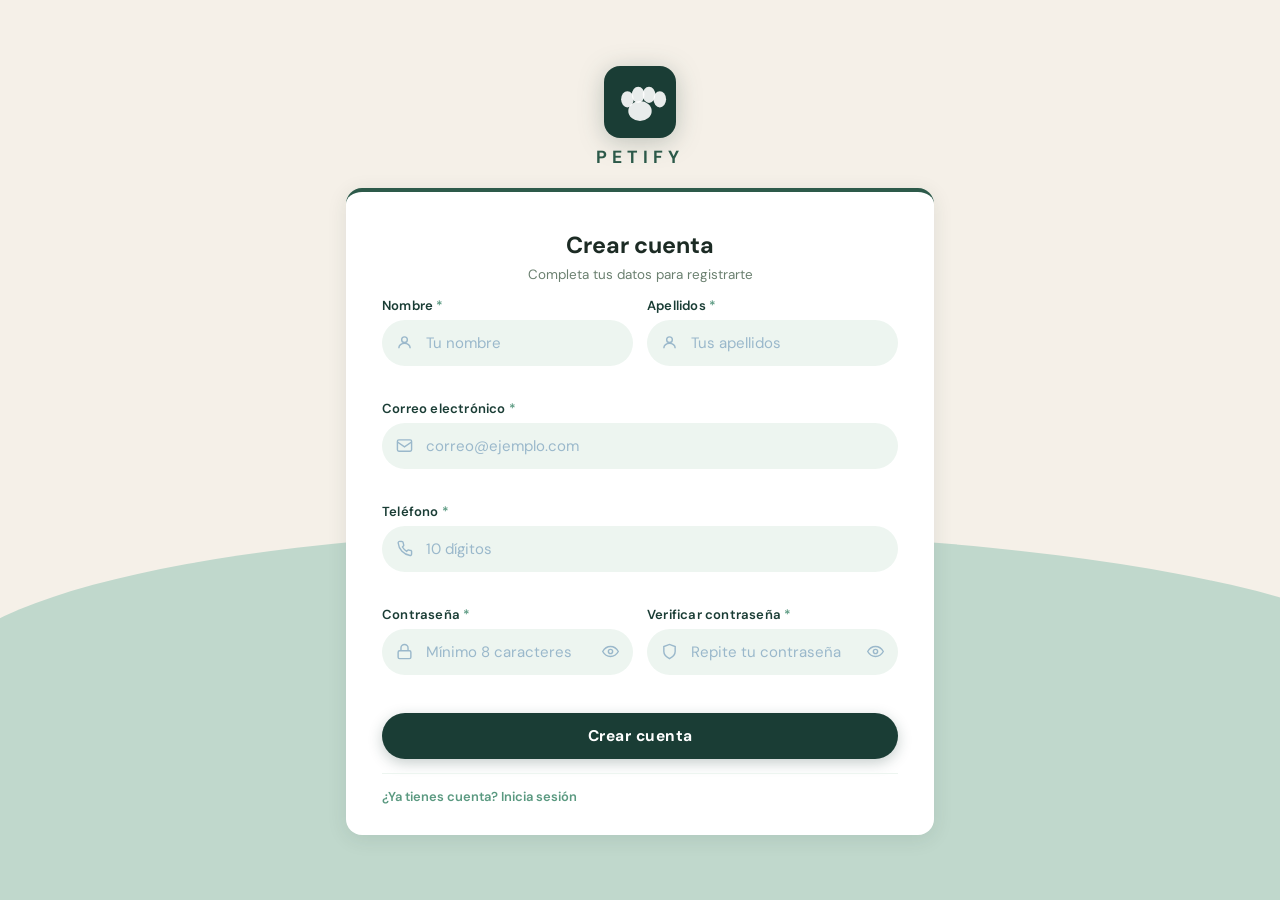
==== commit e18b01f1: "configuracion de seguridad" ====
--- a/registroUsuario.html
+++ b/registroUsuario.html
@@ -91,7 +91,7 @@
               <rect x="3" y="11" width="18" height="11" rx="2"/>
               <path d="M7 11V7a5 5 0 0 1 10 0v4"/>
             </svg>
-            <input type="password" id="password" name="password" placeholder="Mínimo 6 caracteres"/>
+            <input type="password" id="password" name="password" placeholder="Mínimo 8 caracteres"/>
             <button type="button" class="toggle-pass" data-target="password" aria-label="Mostrar contraseña">
               <!-- ojo abierto -->
               <svg class="eye-icon eye-open" viewBox="0 0 24 24" fill="none" stroke="currentColor" stroke-width="2">
@@ -105,6 +105,12 @@
             </button>
           </div>
           <span class="error-msg" id="err-password"></span>
+          <div id="password-requisitos" style="display:none;flex-direction:column;gap:.2rem;margin-top:.5rem;font-size:.8rem;">
+            <span id="req-length"  class="req-item">✗ Mínimo 8 caracteres</span>
+            <span id="req-upper"   class="req-item">✗ Al menos 1 mayúscula</span>
+            <span id="req-number"  class="req-item">✗ Al menos 1 número</span>
+            <span id="req-special" class="req-item">✗ Al menos 1 carácter especial (!@#$...)</span>
+          </div>
         </div>
 
         <div class="form-group">
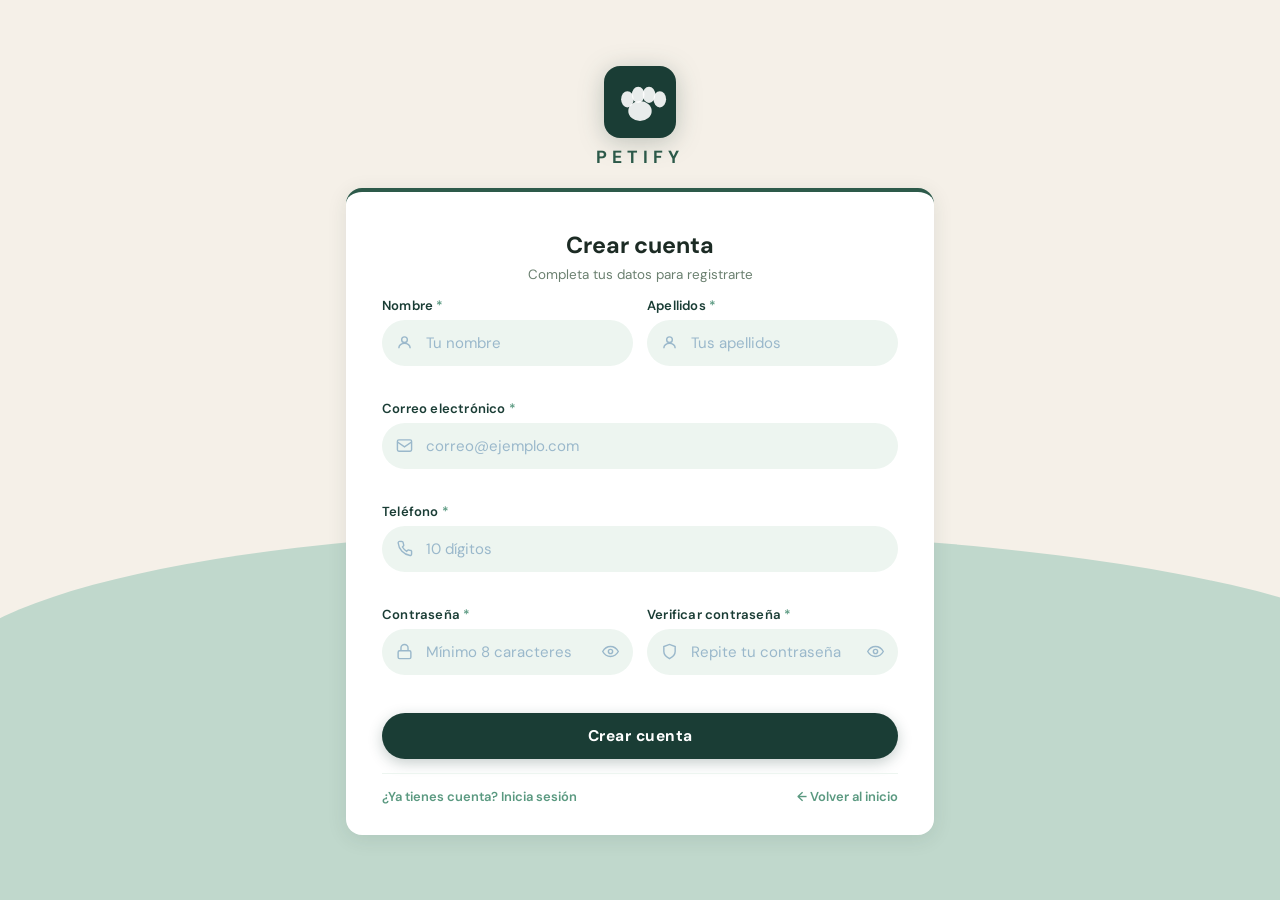
==== commit 5083084f: "correccion de bugs #3" ====
--- a/registroUsuario.html
+++ b/registroUsuario.html
@@ -138,6 +138,7 @@
 
       <div class="links">
         <a href="login.jsp">¿Ya tienes cuenta? Inicia sesión</a>
+        <a href="index.jsp">← Volver al inicio</a>
       </div>
     </div>
 
--- a/style.css
+++ b/style.css
@@ -324,12 +324,14 @@
   display: flex;
   justify-content: space-between;
   align-items: center;
-  padding: 1rem 2rem;
+  padding: .85rem 2rem;
   background: var(--white);
-  box-shadow: 0 1px 0 rgba(26,61,53,.08), 0 2px 12px rgba(26,61,53,.06);
+  border-bottom: 1px solid rgba(26,61,53,.1);
+  box-shadow: 0 2px 16px rgba(26,61,53,.07);
   position: sticky;
   top: 0;
   z-index: 10;
+  gap: 1rem;
 }
 
 .topbar .logo {
@@ -343,29 +345,125 @@
   text-decoration: none;
   color: var(--teal-dark);
   transition: opacity .18s;
+  flex-shrink: 0;
 }
 .topbar a.logo:hover { opacity: .7; }
 
+.topbar-right {
+  display: flex;
+  align-items: center;
+  gap: .75rem;
+}
+
 .topbar .user-welcome {
-  font-size: .88rem;
+  font-size: .85rem;
   color: var(--muted);
   font-weight: 500;
-  flex: 1;
-  text-align: center;
-}
-
-.topbar .btn-logout {
-  background: var(--teal-dark);
-  color: var(--white);
-  padding: 0.45rem 1.1rem;
-  border-radius: var(--radius-pill);
-  text-decoration: none;
+  white-space: nowrap;
+}
+
+.nav-divider {
+  display: inline-block;
+  width: 1px;
+  height: 1.2rem;
+  background: rgba(26,61,53,.18);
+  margin: 0 .25rem;
+  vertical-align: middle;
+}
+
+a.topbar-link,
+a.topbar-link:link,
+a.topbar-link:visited {
+  font-size: .85rem;
+  font-weight: 500;
+  color: #1a3d35;
+  text-decoration: none;
+  padding: .32rem .7rem;
+  border-radius: 8px;
+  background: transparent;
+  transition: background .15s, color .15s;
+  white-space: nowrap;
+  letter-spacing: .01em;
+}
+a.topbar-link:hover {
+  background: rgba(26,61,53,.09);
+  color: #1a3d35;
+}
+
+.topbar-cart {
+  display: inline-flex;
+  align-items: center;
+  gap: .4rem;
   font-size: .85rem;
   font-weight: 600;
+  color: var(--white);
+  background: var(--teal-dark);
+  padding: .4rem 1rem;
+  border-radius: var(--radius-pill);
+  text-decoration: none;
   transition: background .2s;
 }
-
-.topbar .btn-logout:hover { background: var(--teal-mid); }
+.topbar-cart:hover { background: var(--teal-mid); }
+
+.cart-badge {
+  display: inline-flex;
+  align-items: center;
+  justify-content: center;
+  min-width: 1.3rem;
+  height: 1.3rem;
+  background: var(--white);
+  color: var(--teal-dark);
+  border-radius: 50%;
+  font-size: .72rem;
+  font-weight: 700;
+  padding: 0 .2rem;
+}
+
+.topbar .btn-logout {
+  background: transparent;
+  color: var(--teal-dark);
+  border: 1.5px solid rgba(26,61,53,.25);
+  padding: 0.38rem 1rem;
+  border-radius: var(--radius-pill);
+  text-decoration: none;
+  font-size: .85rem;
+  font-weight: 600;
+  transition: background .2s, border-color .2s;
+  white-space: nowrap;
+}
+.topbar .btn-logout:hover { background: var(--teal-pale); border-color: var(--teal-dark); }
+
+/* ----- Search bar tienda ----- */
+.search-bar {
+  width: 100%;
+  max-width: 380px;
+  padding: .55rem 1rem .55rem 2.6rem;
+  border: 1.5px solid rgba(26,61,53,.18);
+  border-radius: var(--radius-pill);
+  font-family: 'DM Sans', sans-serif;
+  font-size: .9rem;
+  background: var(--white) url("data:image/svg+xml,%3Csvg xmlns='http://www.w3.org/2000/svg' width='16' height='16' viewBox='0 0 24 24' fill='none' stroke='%236b8070' stroke-width='2'%3E%3Ccircle cx='11' cy='11' r='8'/%3E%3Cpath d='m21 21-4.35-4.35'/%3E%3C/svg%3E") .9rem center / 16px no-repeat;
+  transition: border-color .18s, box-shadow .18s;
+  outline: none;
+}
+.search-bar:focus { border-color: var(--teal-light); box-shadow: 0 0 0 3px rgba(74,140,117,.15); }
+
+.tienda-header {
+  display: flex;
+  align-items: center;
+  justify-content: space-between;
+  flex-wrap: wrap;
+  gap: 1rem;
+  margin-bottom: 1.5rem;
+}
+
+.no-results {
+  grid-column: 1/-1;
+  text-align: center;
+  color: var(--muted);
+  padding: 3rem 0;
+  font-size: .95rem;
+}
 
 /* ----- Contenido ----- */
 .main-content {
